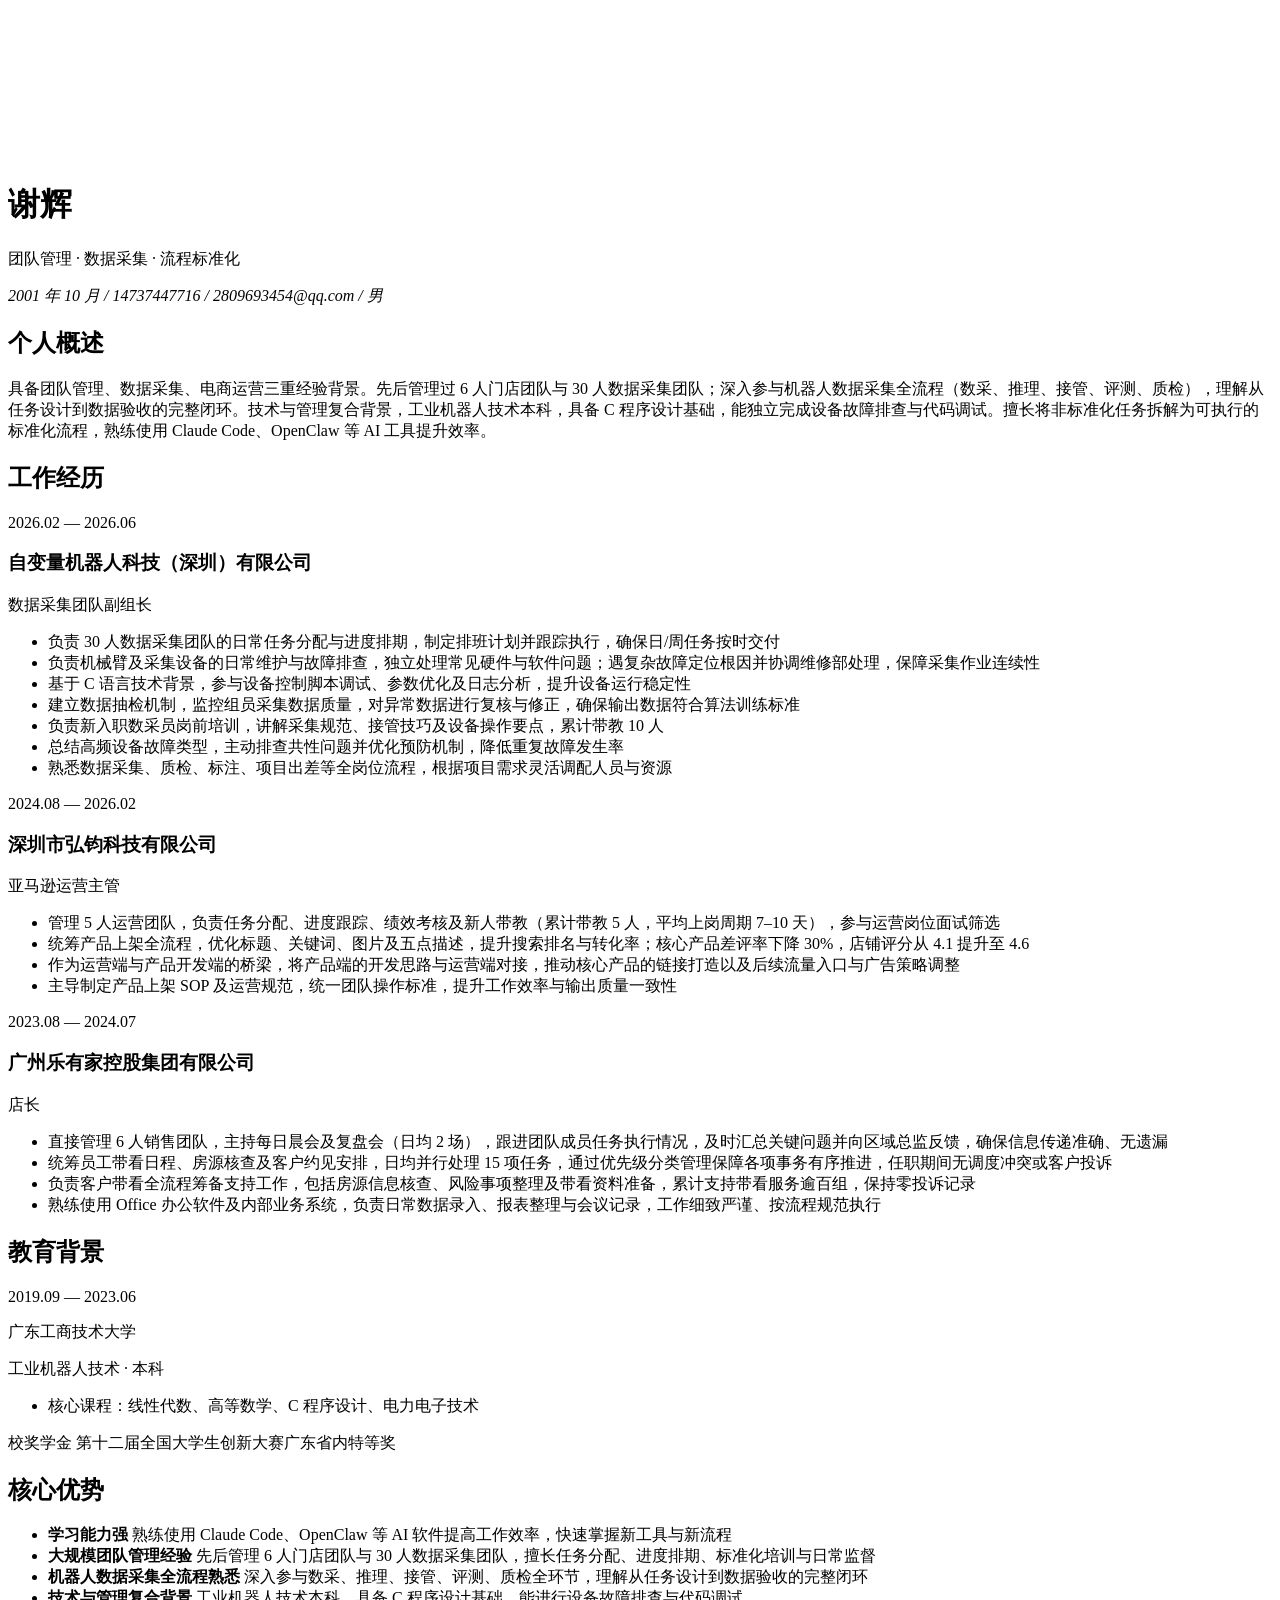
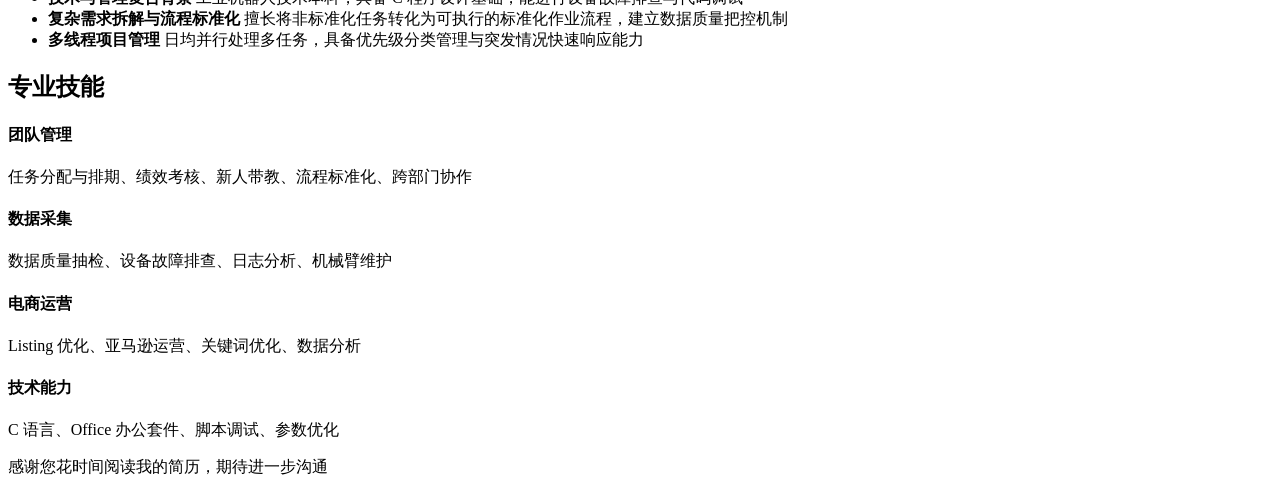
==== resume-xiehui.html @ 58ddafda "Add resume files at root level for Pages deployment" ====
<!DOCTYPE html>
<html lang="zh-CN">
<head>
    <meta charset="UTF-8">
    <meta name="viewport" content="width=device-width, initial-scale=1.0">
    <title>谢辉 — 个人简历</title>
    <link rel="stylesheet" href="style.css">
    <link rel="preconnect" href="https://fonts.googleapis.com">
    <link rel="preconnect" href="https://fonts.gstatic.com" crossorigin>
    <link href="https://fonts.googleapis.com/css2?family=Fraunces:ital,opsz,wght@1,9..144,400;1,9..144,500;1,9..144,600;1,9..144,700&family=Noto+Serif+SC:wght@400;500;600;700&family=Noto+Sans+SC:wght@400;500;600&display=swap" rel="stylesheet">
</head>
<body>

    <!-- Grain texture overlay -->
    <svg class="grain-overlay" aria-hidden="true">
        <filter id="grain">
            <feTurbulence type="fractalNoise" baseFrequency="0.75" numOctaves="4" stitchTiles="stitch"/>
            <feColorMatrix type="saturate" values="0"/>
            <feComponentTransfer>
                <feFuncA type="linear" slope="0.015"/>
            </feComponentTransfer>
        </filter>
        <rect width="100%" height="100%" filter="url(#grain)"/>
    </svg>

    <div class="container">
        <!-- Masthead -->
        <header class="masthead">
            <div class="masthead-inner">
                <div class="masthead-text">
                    <h1 class="name">谢辉</h1>
                    <p class="role-line">团队管理 &middot; 数据采集 &middot; 流程标准化</p>
                </div>
                <address class="contact-strip">
                    <span>2001 年 10 月</span>
                    <span class="contact-sep">/</span>
                    <span>14737447716</span>
                    <span class="contact-sep">/</span>
                    <span>2809693454@qq.com</span>
                    <span class="contact-sep">/</span>
                    <span>男</span>
                </address>
            </div>
        </header>

        <!-- Two-column body -->
        <div class="layout">
            <!-- Left: main narrative -->
            <div class="primary">

                <!-- Summary -->
                <section class="card">
                    <h2 class="card-heading">个人概述</h2>
                    <p class="summary">具备团队管理、数据采集、电商运营三重经验背景。先后管理过 6 人门店团队与 30 人数据采集团队；深入参与机器人数据采集全流程（数采、推理、接管、评测、质检），理解从任务设计到数据验收的完整闭环。技术与管理复合背景，工业机器人技术本科，具备 C 程序设计基础，能独立完成设备故障排查与代码调试。擅长将非标准化任务拆解为可执行的标准化流程，熟练使用 Claude Code、OpenClaw 等 AI 工具提升效率。</p>
                </section>

                <!-- Experience -->
                <section class="card">
                    <h2 class="card-heading">工作经历</h2>

                    <div class="timeline">
                        <!-- Job 1 -->
                        <article class="exp-entry">
                            <div class="exp-marker" aria-hidden="true">
                                <span class="ring"></span>
                            </div>
                            <div class="exp-body">
                                <header class="exp-header">
                                    <span class="exp-period">2026.02 — 2026.06</span>
                                    <h3 class="exp-org">自变量机器人科技（深圳）有限公司</h3>
                                </header>
                                <p class="exp-role">数据采集团队副组长</p>
                                <ul class="exp-list">
                                    <li>负责 30 人数据采集团队的日常任务分配与进度排期，制定排班计划并跟踪执行，确保日/周任务按时交付</li>
                                    <li>负责机械臂及采集设备的日常维护与故障排查，独立处理常见硬件与软件问题；遇复杂故障定位根因并协调维修部处理，保障采集作业连续性</li>
                                    <li>基于 C 语言技术背景，参与设备控制脚本调试、参数优化及日志分析，提升设备运行稳定性</li>
                                    <li>建立数据抽检机制，监控组员采集数据质量，对异常数据进行复核与修正，确保输出数据符合算法训练标准</li>
                                    <li>负责新入职数采员岗前培训，讲解采集规范、接管技巧及设备操作要点，累计带教 10 人</li>
                                    <li>总结高频设备故障类型，主动排查共性问题并优化预防机制，降低重复故障发生率</li>
                                    <li>熟悉数据采集、质检、标注、项目出差等全岗位流程，根据项目需求灵活调配人员与资源</li>
                                </ul>
                            </div>
                        </article>

                        <!-- Job 2 -->
                        <article class="exp-entry">
                            <div class="exp-marker" aria-hidden="true">
                                <span class="ring"></span>
                            </div>
                            <div class="exp-body">
                                <header class="exp-header">
                                    <span class="exp-period">2024.08 — 2026.02</span>
                                    <h3 class="exp-org">深圳市弘钧科技有限公司</h3>
                                </header>
                                <p class="exp-role">亚马逊运营主管</p>
                                <ul class="exp-list">
                                    <li>管理 5 人运营团队，负责任务分配、进度跟踪、绩效考核及新人带教（累计带教 5 人，平均上岗周期 7–10 天），参与运营岗位面试筛选</li>
                                    <li>统筹产品上架全流程，优化标题、关键词、图片及五点描述，提升搜索排名与转化率；核心产品差评率下降 30%，店铺评分从 4.1 提升至 4.6</li>
                                    <li>作为运营端与产品开发端的桥梁，将产品端的开发思路与运营端对接，推动核心产品的链接打造以及后续流量入口与广告策略调整</li>
                                    <li>主导制定产品上架 SOP 及运营规范，统一团队操作标准，提升工作效率与输出质量一致性</li>
                                </ul>
                            </div>
                        </article>

                        <!-- Job 3 -->
                        <article class="exp-entry">
                            <div class="exp-marker" aria-hidden="true">
                                <span class="ring"></span>
                            </div>
                            <div class="exp-body">
                                <header class="exp-header">
                                    <span class="exp-period">2023.08 — 2024.07</span>
                                    <h3 class="exp-org">广州乐有家控股集团有限公司</h3>
                                </header>
                                <p class="exp-role">店长</p>
                                <ul class="exp-list">
                                    <li>直接管理 6 人销售团队，主持每日晨会及复盘会（日均 2 场），跟进团队成员任务执行情况，及时汇总关键问题并向区域总监反馈，确保信息传递准确、无遗漏</li>
                                    <li>统筹员工带看日程、房源核查及客户约见安排，日均并行处理 15 项任务，通过优先级分类管理保障各项事务有序推进，任职期间无调度冲突或客户投诉</li>
                                    <li>负责客户带看全流程筹备支持工作，包括房源信息核查、风险事项整理及带看资料准备，累计支持带看服务逾百组，保持零投诉记录</li>
                                    <li>熟练使用 Office 办公软件及内部业务系统，负责日常数据录入、报表整理与会议记录，工作细致严谨、按流程规范执行</li>
                                </ul>
                            </div>
                        </article>
                    </div>
                </section>
            </div>

            <!-- Right: sidebar -->
            <aside class="secondary">

                <!-- Education -->
                <section class="card">
                    <h2 class="card-heading">教育背景</h2>
                    <div class="edu-block">
                        <span class="edu-period-tag">2019.09 — 2023.06</span>
                        <p class="edu-school">广东工商技术大学</p>
                        <p class="edu-major">工业机器人技术 · 本科</p>
                        <ul class="edu-courses">
                            <li>核心课程：线性代数、高等数学、C 程序设计、电力电子技术</li>
                        </ul>
                        <div class="award-chips">
                            <span>校奖学金</span>
                            <span>第十二届全国大学生创新大赛广东省内特等奖</span>
                        </div>
                    </div>
                </section>

                <!-- Core Strengths -->
                <section class="card">
                    <h2 class="card-heading">核心优势</h2>
                    <ul class="strength-list">
                        <li>
                            <strong>学习能力强</strong>
                            <span>熟练使用 Claude Code、OpenClaw 等 AI 软件提高工作效率，快速掌握新工具与新流程</span>
                        </li>
                        <li>
                            <strong>大规模团队管理经验</strong>
                            <span>先后管理 6 人门店团队与 30 人数据采集团队，擅长任务分配、进度排期、标准化培训与日常监督</span>
                        </li>
                        <li>
                            <strong>机器人数据采集全流程熟悉</strong>
                            <span>深入参与数采、推理、接管、评测、质检全环节，理解从任务设计到数据验收的完整闭环</span>
                        </li>
                        <li>
                            <strong>技术与管理复合背景</strong>
                            <span>工业机器人技术本科，具备 C 程序设计基础，能进行设备故障排查与代码调试</span>
                        </li>
                        <li>
                            <strong>复杂需求拆解与流程标准化</strong>
                            <span>擅长将非标准化任务转化为可执行的标准化作业流程，建立数据质量把控机制</span>
                        </li>
                        <li>
                            <strong>多线程项目管理</strong>
                            <span>日均并行处理多任务，具备优先级分类管理与突发情况快速响应能力</span>
                        </li>
                    </ul>
                </section>

                <!-- Skills -->
                <section class="card">
                    <h2 class="card-heading">专业技能</h2>
                    <div class="skill-groups">
                        <div class="skill-group">
                            <h4>团队管理</h4>
                            <p>任务分配与排期、绩效考核、新人带教、流程标准化、跨部门协作</p>
                        </div>
                        <div class="skill-group">
                            <h4>数据采集</h4>
                            <p>数据质量抽检、设备故障排查、日志分析、机械臂维护</p>
                        </div>
                        <div class="skill-group">
                            <h4>电商运营</h4>
                            <p>Listing 优化、亚马逊运营、关键词优化、数据分析</p>
                        </div>
                        <div class="skill-group">
                            <h4>技术能力</h4>
                            <p>C 语言、Office 办公套件、脚本调试、参数优化</p>
                        </div>
                    </div>
                </section>
            </aside>
        </div>

        <!-- Footer -->
        <footer class="page-foot">
            <p>感谢您花时间阅读我的简历，期待进一步沟通</p>
        </footer>
    </div>

    <script src="script.js"></script>
</body>
</html>
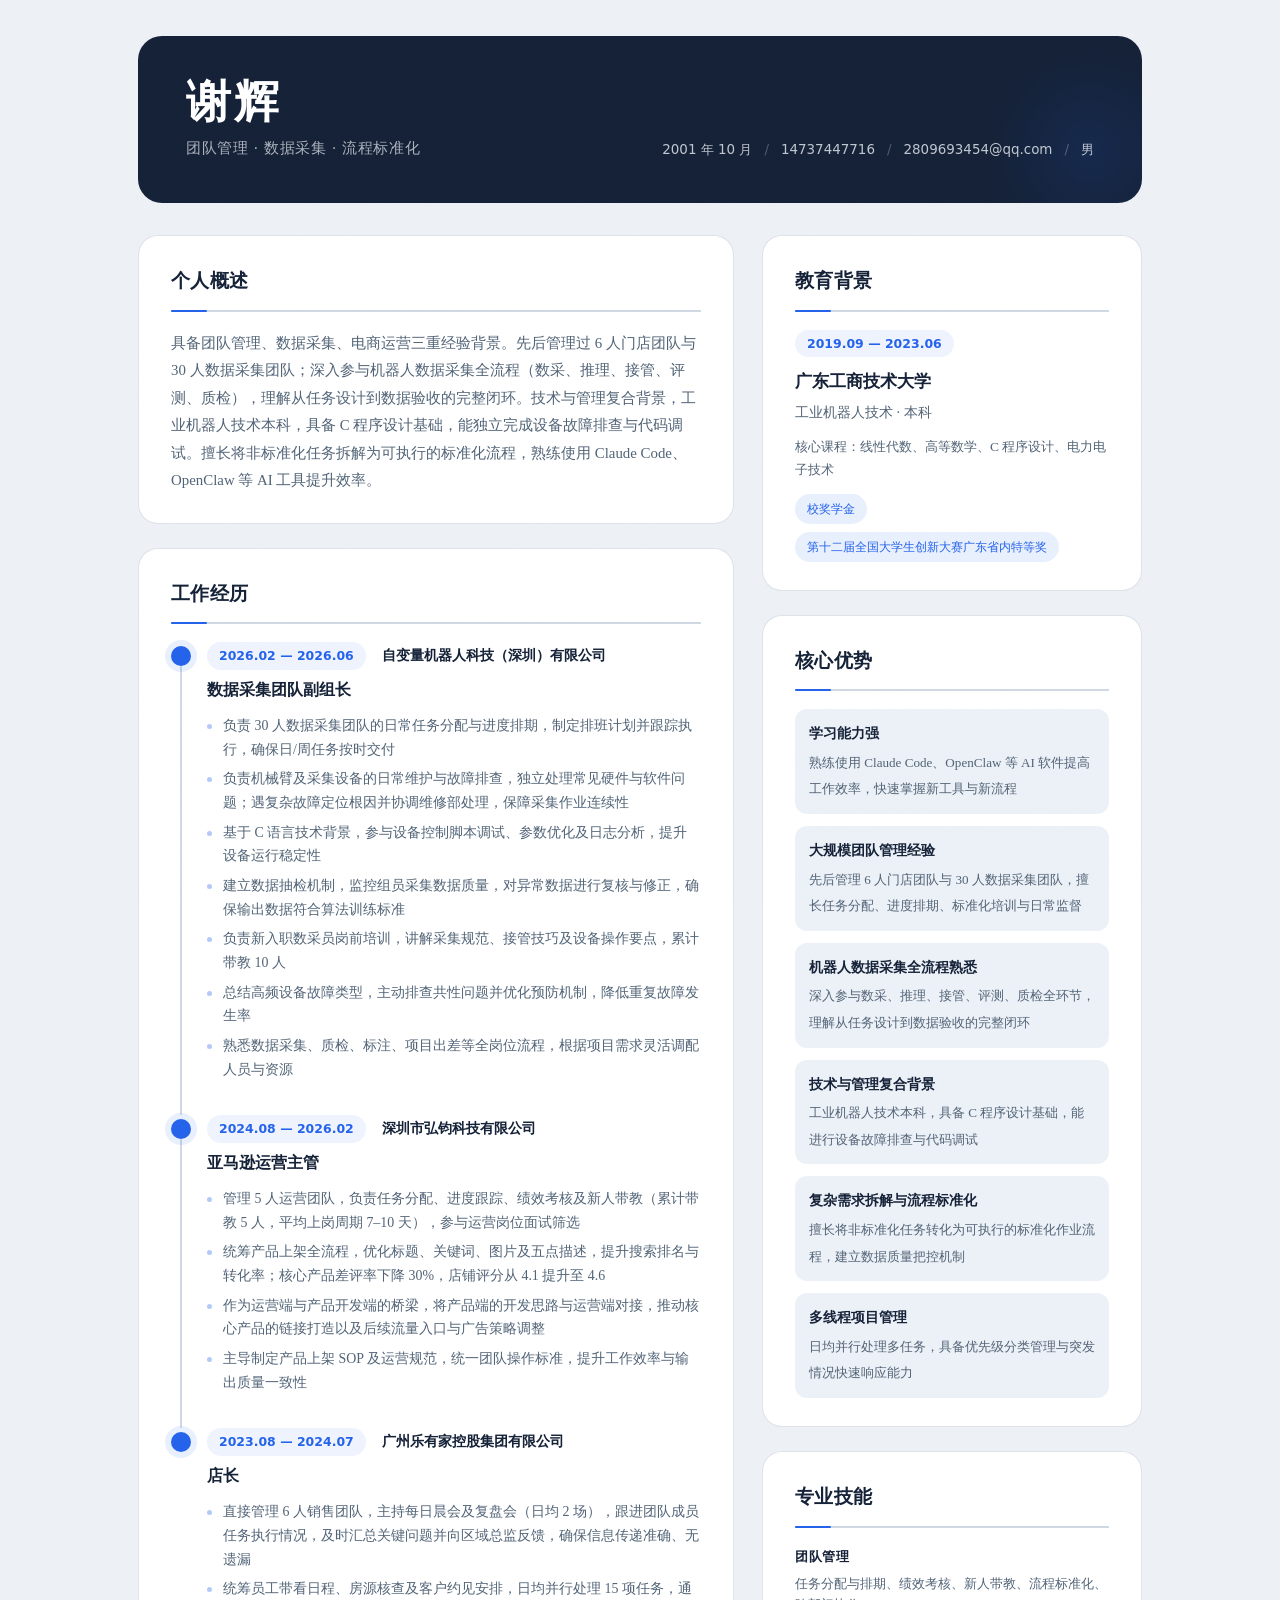
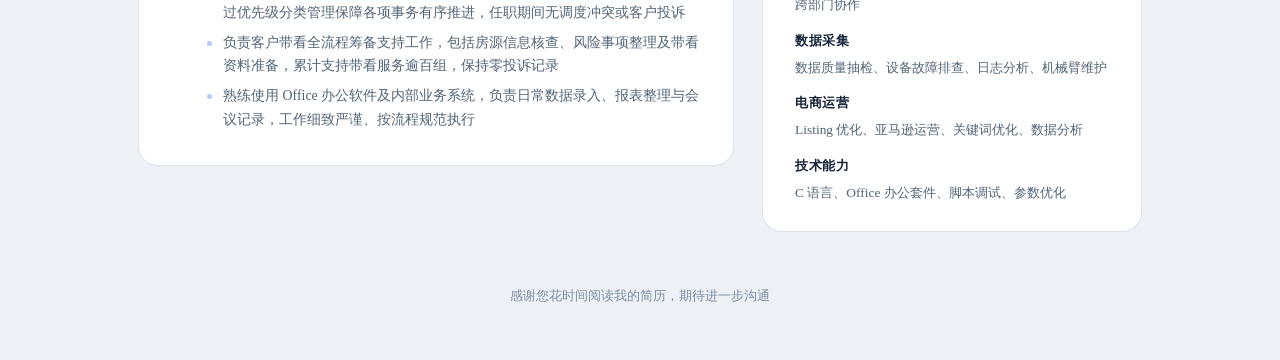
==== commit 58ad8bbb: "Fix CSS/JS paths in root-level resume" ====
--- a/resume-xiehui.html
+++ b/resume-xiehui.html
@@ -4,7 +4,7 @@
     <meta charset="UTF-8">
     <meta name="viewport" content="width=device-width, initial-scale=1.0">
     <title>谢辉 — 个人简历</title>
-    <link rel="stylesheet" href="style.css">
+    <link rel="stylesheet" href="resume-xiehui-style.css">
     <link rel="preconnect" href="https://fonts.googleapis.com">
     <link rel="preconnect" href="https://fonts.gstatic.com" crossorigin>
     <link href="https://fonts.googleapis.com/css2?family=Fraunces:ital,opsz,wght@1,9..144,400;1,9..144,500;1,9..144,600;1,9..144,700&family=Noto+Serif+SC:wght@400;500;600;700&family=Noto+Sans+SC:wght@400;500;600&display=swap" rel="stylesheet">
@@ -207,6 +207,6 @@
         </footer>
     </div>
 
-    <script src="script.js"></script>
+    <script src="resume-xiehui-script.js"></script>
 </body>
 </html>
--- a/resume-xiehui-style.css
+++ b/resume-xiehui-style.css
@@ -0,0 +1,495 @@
+/* ============================================================
+   谢辉 · 个人简历
+   Blue-slate palette · Humanist serif · Grain · Rounded 20–24 px
+   ============================================================ */
+
+/* ----- Blue-slate tokens ----- */
+:root {
+    --page:    #EDF1F6;   /* page surface — cool ice gray */
+    --divider: #D0D8E3;   /* dividers, subtle accents */
+    --card:    #FFFFFF;   /* card surface — crisp white */
+    --navy:    #152238;   /* primary text */
+    --slate:   #526477;   /* secondary text */
+    --cool:    #7B8DA0;   /* muted text */
+    --accent:  #2563EB;   /* primary accent — strong blue */
+    --accent-light: #3B82F6; /* hover / glow blue */
+
+    --radius:  20px;
+    --radius-sm: 12px;
+    --radius-xs: 8px;
+    --radius-pill: 999px;
+
+    --ease: cubic-bezier(0.4, 0.0, 0.2, 1);
+    --duration: 400ms;
+
+    --font-display: 'Fraunces', 'Noto Serif SC', 'SimSun', 'STSong', serif;
+    --font-body:    'Noto Serif SC', 'SimSun', 'STSong', serif;
+    --font-ui:      'Noto Sans SC', system-ui, sans-serif;
+}
+
+/* ----- Reset ----- */
+*, *::before, *::after { box-sizing: border-box; margin: 0; padding: 0; }
+
+html { scroll-behavior: smooth; -webkit-font-smoothing: antialiased; -moz-osx-font-smoothing: grayscale; }
+
+body {
+    font-family: var(--font-body);
+    font-size: 0.95rem;
+    line-height: 1.75;
+    color: var(--navy);
+    background-color: var(--page);
+}
+
+/* ----- Grain overlay ----- */
+.grain-overlay {
+    position: fixed;
+    inset: 0;
+    width: 100%;
+    height: 100%;
+    pointer-events: none;
+    z-index: 9999;
+    opacity: 0.6;
+}
+
+/* ----- Container ----- */
+.container {
+    max-width: 1060px;
+    margin: 0 auto;
+    padding: 36px 28px 52px;
+}
+
+/* ============================================================
+   Masthead
+   ============================================================ */
+.masthead {
+    background: #152238;
+    color: var(--page);
+    border-radius: 24px;
+    padding: 42px 48px;
+    margin-bottom: 32px;
+    position: relative;
+    overflow: hidden;
+}
+
+.masthead::after {
+    content: '';
+    position: absolute;
+    bottom: -48px;
+    right: -48px;
+    width: 200px;
+    height: 200px;
+    background: radial-gradient(circle, rgba(37,99,235,.12) 0%, transparent 70%);
+    border-radius: 50%;
+}
+
+.masthead-inner {
+    position: relative;
+    z-index: 1;
+    display: flex;
+    justify-content: space-between;
+    align-items: flex-end;
+    flex-wrap: wrap;
+    gap: 20px;
+}
+
+.name {
+    font-family: var(--font-display);
+    font-size: 2.8rem;
+    font-weight: 600;
+    letter-spacing: 0.06em;
+    line-height: 1.1;
+    color: #fff;
+    margin-bottom: 8px;
+}
+
+.role-line {
+    font-family: var(--font-ui);
+    font-size: 0.92rem;
+    font-weight: 400;
+    opacity: 0.7;
+    letter-spacing: 0.04em;
+}
+
+.contact-strip {
+    font-style: normal;
+    font-family: var(--font-ui);
+    font-size: 0.84rem;
+    display: flex;
+    flex-wrap: wrap;
+    gap: 4px 12px;
+    opacity: 0.8;
+}
+
+.contact-sep { opacity: 0.35; }
+
+/* ============================================================
+   Layout
+   ============================================================ */
+.layout {
+    display: grid;
+    grid-template-columns: 1fr 380px;
+    gap: 28px;
+    align-items: start;
+}
+
+/* ============================================================
+   Cards
+   ============================================================ */
+.card {
+    background: var(--card);
+    border-radius: var(--radius);
+    padding: 28px 32px;
+    margin-bottom: 24px;
+    border: 1px solid rgba(190,200,215,.5);
+    transition: box-shadow var(--duration) var(--ease);
+}
+
+.card:hover {
+    box-shadow: 0 6px 24px rgba(20,40,70,.07);
+}
+
+.card-heading {
+    font-family: var(--font-display);
+    font-size: 1.2rem;
+    font-weight: 600;
+    color: var(--navy);
+    margin-bottom: 18px;
+    padding-bottom: 12px;
+    border-bottom: 2px solid var(--divider);
+    position: relative;
+    letter-spacing: 0.02em;
+}
+
+.card-heading::after {
+    content: '';
+    position: absolute;
+    bottom: -2px;
+    left: 0;
+    width: 36px;
+    height: 2px;
+    background: var(--accent);
+    border-radius: 1px;
+}
+
+/* ============================================================
+   Summary
+   ============================================================ */
+.summary {
+    font-size: 0.93rem;
+    color: var(--slate);
+    line-height: 1.85;
+}
+
+/* ============================================================
+   Timeline / Experience
+   ============================================================ */
+.timeline {
+    position: relative;
+}
+
+.exp-entry {
+    position: relative;
+    padding-left: 36px;
+    padding-bottom: 28px;
+}
+
+.exp-entry:last-child { padding-bottom: 0; }
+
+/* Marker — the "tree ring" differentiator */
+.exp-marker {
+    position: absolute;
+    left: 0;
+    top: 4px;
+    width: 20px;
+    height: 20px;
+    z-index: 1;
+}
+
+.exp-marker .ring {
+    display: block;
+    width: 20px;
+    height: 20px;
+    border-radius: 50%;
+    background: var(--accent);
+    box-shadow: 0 0 0 6px rgba(37,99,235,.1);
+    transition: box-shadow var(--duration) var(--ease),
+                transform var(--duration) var(--ease);
+    animation: ring-breathe 3.2s ease-in-out infinite;
+}
+
+.exp-entry:hover .exp-marker .ring {
+    box-shadow: 0 0 0 10px rgba(37,99,235,.16);
+}
+
+@keyframes ring-breathe {
+    0%, 100% { box-shadow: 0 0 0 6px rgba(37,99,235,.1); }
+    50%      { box-shadow: 0 0 0 9px rgba(37,99,235,.16); }
+}
+
+/* Vertical line */
+.exp-entry:not(:last-child)::before {
+    content: '';
+    position: absolute;
+    left: 9px;
+    top: 24px;
+    bottom: 0;
+    width: 2px;
+    background: var(--divider);
+    border-radius: 1px;
+}
+
+.exp-body { flex: 1; }
+
+.exp-header {
+    display: flex;
+    align-items: baseline;
+    gap: 16px;
+    flex-wrap: wrap;
+    margin-bottom: 2px;
+}
+
+.exp-period {
+    font-family: var(--font-ui);
+    font-size: 0.78rem;
+    font-weight: 600;
+    color: var(--accent);
+    background: rgba(37,99,235,.08);
+    padding: 3px 12px;
+    border-radius: var(--radius-pill);
+    white-space: nowrap;
+}
+
+.exp-org {
+    font-family: var(--font-ui);
+    font-size: 0.9rem;
+    font-weight: 600;
+    color: var(--navy);
+}
+
+.exp-role {
+    font-family: var(--font-display);
+    font-size: 1rem;
+    font-weight: 600;
+    color: var(--navy);
+    margin: 6px 0 10px;
+}
+
+.exp-list {
+    list-style: none;
+    padding: 0;
+}
+
+.exp-list li {
+    position: relative;
+    padding-left: 16px;
+    font-size: 0.87rem;
+    color: var(--slate);
+    margin-bottom: 6px;
+    line-height: 1.7;
+}
+
+.exp-list li::before {
+    content: '';
+    position: absolute;
+    left: 0;
+    top: 10px;
+    width: 5px;
+    height: 5px;
+    border-radius: 50%;
+    background: var(--accent);
+    opacity: 0.35;
+}
+
+/* ============================================================
+   Education
+   ============================================================ */
+.edu-block { padding: 0; }
+
+.edu-period-tag {
+    font-family: var(--font-ui);
+    font-size: 0.78rem;
+    font-weight: 600;
+    color: var(--accent);
+    background: rgba(37,99,235,.08);
+    display: inline-block;
+    padding: 3px 12px;
+    border-radius: var(--radius-pill);
+    margin-bottom: 10px;
+}
+
+.edu-school {
+    font-family: var(--font-display);
+    font-size: 1.08rem;
+    font-weight: 600;
+    color: var(--navy);
+    margin-bottom: 2px;
+}
+
+.edu-major {
+    font-size: 0.9rem;
+    color: var(--slate);
+    margin-bottom: 10px;
+}
+
+.edu-courses {
+    list-style: none;
+    padding: 0;
+    font-size: 0.84rem;
+    color: var(--slate);
+    margin-bottom: 12px;
+}
+
+.award-chips {
+    display: flex;
+    flex-wrap: wrap;
+    gap: 8px;
+}
+
+.award-chips span {
+    font-family: var(--font-ui);
+    font-size: 0.78rem;
+    background: rgba(37,99,235,.1);
+    color: var(--accent);
+    padding: 4px 12px;
+    border-radius: var(--radius-pill);
+}
+
+/* ============================================================
+   Strengths
+   ============================================================ */
+.strength-list {
+    list-style: none;
+    padding: 0;
+    display: flex;
+    flex-direction: column;
+    gap: 12px;
+}
+
+.strength-list li {
+    padding: 12px 14px;
+    border-radius: var(--radius-sm);
+    background: rgba(220,228,240,.55);
+    transition: background var(--duration) var(--ease);
+}
+
+.strength-list li:hover {
+    background: rgba(37,99,235,.06);
+}
+
+.strength-list strong {
+    display: block;
+    font-family: var(--font-ui);
+    font-size: 0.88rem;
+    color: var(--navy);
+    margin-bottom: 3px;
+}
+
+.strength-list span {
+    font-size: 0.82rem;
+    color: var(--slate);
+    line-height: 1.55;
+}
+
+/* ============================================================
+   Skills
+   ============================================================ */
+.skill-groups {
+    display: flex;
+    flex-direction: column;
+    gap: 14px;
+}
+
+.skill-group h4 {
+    font-family: var(--font-ui);
+    font-size: 0.82rem;
+    font-weight: 700;
+    color: var(--navy);
+    margin-bottom: 4px;
+    letter-spacing: 0.04em;
+}
+
+.skill-group p {
+    font-size: 0.84rem;
+    color: var(--slate);
+    line-height: 1.6;
+}
+
+/* ============================================================
+   Footer
+   ============================================================ */
+.page-foot {
+    text-align: center;
+    padding: 28px 0 0;
+    font-family: var(--font-ui);
+    font-size: 0.84rem;
+    color: var(--cool);
+}
+
+/* ============================================================
+   Print
+   ============================================================ */
+@media print {
+    body { background: #fff; font-size: 11px; line-height: 1.55; }
+    .grain-overlay { display: none !important; }
+    .container { max-width: 100%; padding: 0; }
+    .masthead {
+        border-radius: 0;
+        -webkit-print-color-adjust: exact;
+        print-color-adjust: exact;
+    }
+    .card {
+        box-shadow: none;
+        border: 1px solid #ccc;
+        break-inside: avoid;
+        page-break-inside: avoid;
+    }
+    .card:hover { box-shadow: none; }
+    .layout { grid-template-columns: 1fr 340px; gap: 16px; }
+    .exp-marker .ring { animation: none; }
+}
+
+/* ============================================================
+   Responsive
+   ============================================================ */
+@media (max-width: 880px) {
+    .layout {
+        grid-template-columns: 1fr;
+    }
+
+    .masthead {
+        padding: 32px 28px;
+        border-radius: var(--radius);
+    }
+
+    .masthead-inner { flex-direction: column; align-items: flex-start; }
+
+    .name { font-size: 2.2rem; }
+
+    .card { padding: 22px 20px; }
+}
+
+@media (max-width: 540px) {
+    .container { padding: 16px 10px 28px; }
+
+    .masthead {
+        padding: 24px 20px;
+        border-radius: 16px;
+    }
+
+    .name { font-size: 1.8rem; }
+
+    .contact-strip { font-size: 0.78rem; gap: 2px 8px; }
+
+    .card { padding: 18px 16px; margin-bottom: 16px; border-radius: var(--radius-sm); }
+
+    .exp-entry { padding-left: 28px; }
+
+    .exp-header { flex-direction: column; gap: 4px; }
+
+    .exp-marker { width: 16px; height: 16px; }
+    .exp-marker .ring { width: 16px; height: 16px; }
+
+    .exp-entry:not(:last-child)::before { left: 7px; }
+
+    .layout { gap: 16px; }
+}
